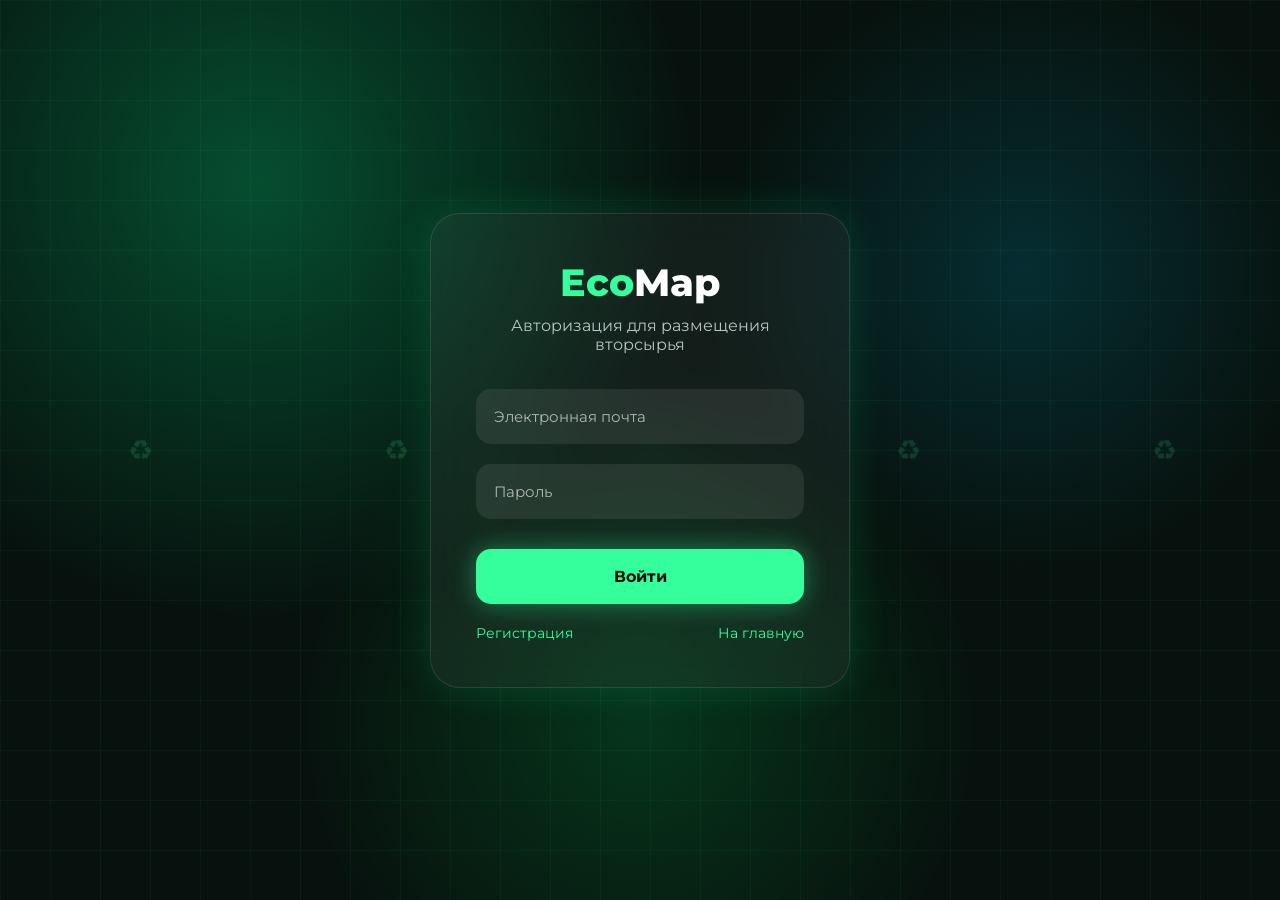
==== cabinet.html @ 49b677bb "Add files via upload" ====
<!DOCTYPE html>
<html lang="ru">
<head>
<meta charset="UTF-8">
<meta name="viewport" content="width=device-width, initial-scale=1.0">
<title>Личный кабинет | EcoMap</title>

<link href="https://fonts.googleapis.com/css2?family=Montserrat:wght@300;400;500;600;700;800&display=swap" rel="stylesheet">

<style>

*{
margin:0;
padding:0;
box-sizing:border-box;
font-family:Montserrat,sans-serif;
}

body{
background:#07120e;
color:white;
min-height:100vh;
}

header{
padding:25px 8%;
display:flex;
justify-content:space-between;
align-items:center;
backdrop-filter:blur(20px);
}

.logo{
font-size:32px;
font-weight:800;
color:#35ff9d;
}

.container{
padding:50px 8%;
}

.welcome{
font-size:42px;
margin-bottom:40px;
}

.cards{
display:grid;
grid-template-columns:repeat(auto-fit,minmax(250px,1fr));
gap:25px;
}

.card{
background:rgba(255,255,255,.05);
padding:30px;
border-radius:25px;
border:1px solid rgba(255,255,255,.08);
transition:.4s;
}

.card:hover{
transform:translateY(-10px);
box-shadow:0 0 25px rgba(53,255,157,.2);
}

.card h3{
margin-bottom:15px;
color:#35ff9d;
}

.btn{
display:inline-block;
margin-top:15px;
padding:15px 25px;
border-radius:50px;
text-decoration:none;
background:#35ff9d;
color:#03100b;
font-weight:700;
}

.stats{
margin-top:50px;
display:grid;
grid-template-columns:repeat(3,1fr);
gap:20px;
}

.stat{
padding:25px;
border-radius:20px;
background:rgba(255,255,255,.05);
text-align:center;
}

.stat h2{
color:#35ff9d;
font-size:42px;
}

</style>
</head>
    <script>

if(localStorage.getItem('loggedIn') !== 'true'){

window.location.href = 'login.html';

}

</script>
    <script>

function logout(){

localStorage.removeItem('loggedIn');

window.location.href = 'index.html';

}

</script>
<body>

<header>
<div class="logo">EcoMap</div>
<a href="#" onclick="logout()">
Выход
</a>
</header>

<div class="container">

<h1 class="welcome">
Добро пожаловать!
</h1>

<div class="cards">

<div class="card">
<h3>♻ Разместить отходы</h3>
<p>Создать новое объявление о вторсырье.</p>

<a href="create-waste.html" class="btn">
Создать
</a>
</div>

<div class="card">

<h3>📦 Мои объявления</h3>

<p>
Просмотр созданных объявлений.
</p>

<a href="my-listings.html" class="btn">
Открыть
</a>

</div>

<div class="card">

<h3>🗺 Карта вторсырья</h3>

<p>
Поиск объявлений и пунктов приема.
</p>

<a href="map.html" class="btn">
Карта
</a>

</div>

</div>

<div class="stats">

<div class="stat">
<h2>8</h2>
<p>Размещено объявлений</p>
</div>

<div class="stat">
<h2>420 кг</h2>
<p>Передано на переработку</p>
</div>

<div class="stat">
<h2>54 кг</h2>
<p>Сохранено CO₂</p>
</div>

</div>

</div>

</body>
</html>
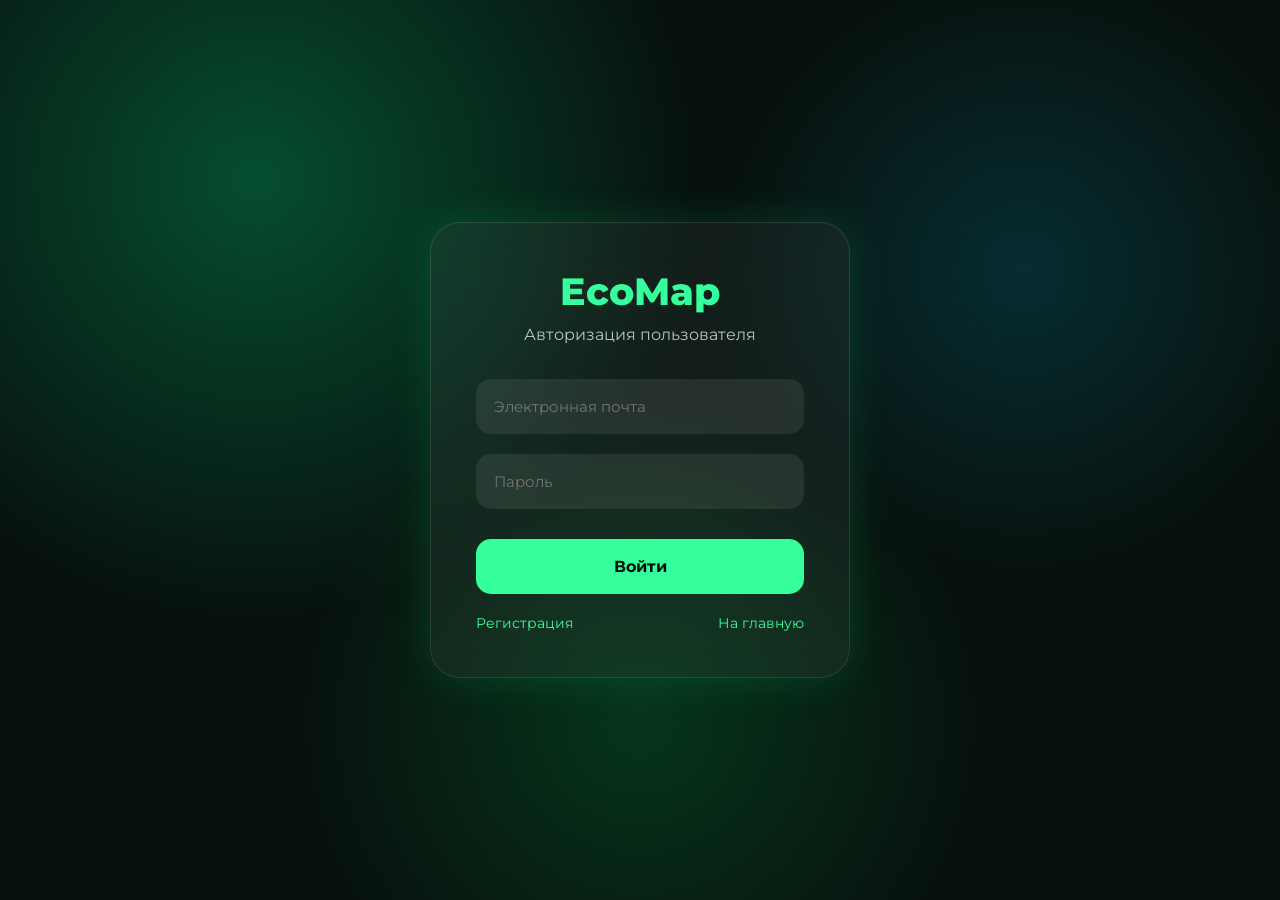
==== commit 689c5fca: "Add files via upload" ====
--- a/cabinet.html
+++ b/cabinet.html
@@ -3,6 +3,7 @@
 <head>
 <meta charset="UTF-8">
 <meta name="viewport" content="width=device-width, initial-scale=1.0">
+
 <title>Личный кабинет | EcoMap</title>
 
 <link href="https://fonts.googleapis.com/css2?family=Montserrat:wght@300;400;500;600;700;800&display=swap" rel="stylesheet">
@@ -20,114 +21,275 @@
 background:#07120e;
 color:white;
 min-height:100vh;
-}
+overflow-x:hidden;
+}
+
+/* Фон */
+
+body::before{
+content:'';
+position:fixed;
+width:100%;
+height:100%;
+
+background:
+radial-gradient(circle at 20% 20%,rgba(0,255,150,.18),transparent 30%),
+radial-gradient(circle at 80% 30%,rgba(0,200,255,.10),transparent 25%),
+radial-gradient(circle at 50% 80%,rgba(0,255,100,.12),transparent 35%);
+
+z-index:-2;
+}
+
+/* Header */
 
 header{
+
 padding:25px 8%;
+
 display:flex;
 justify-content:space-between;
 align-items:center;
+
+background:rgba(255,255,255,.02);
+
 backdrop-filter:blur(20px);
+
+border-bottom:
+1px solid rgba(255,255,255,.05);
+
 }
 
 .logo{
-font-size:32px;
+font-size:34px;
 font-weight:800;
 color:#35ff9d;
 }
 
+/* Кнопка выхода */
+
+.logout-btn{
+
+padding:14px 28px;
+
+border-radius:16px;
+
+text-decoration:none;
+
+font-weight:700;
+
+color:#04100b;
+
+background:
+linear-gradient(
+135deg,
+#35ff9d,
+#22d17d
+);
+
+box-shadow:
+0 0 25px rgba(53,255,157,.25);
+
+transition:.35s;
+
+}
+
+.logout-btn:hover{
+
+transform:
+translateY(-4px)
+scale(1.03);
+
+box-shadow:
+0 0 35px rgba(53,255,157,.45);
+
+}
+
+/* Контент */
+
 .container{
-padding:50px 8%;
+padding:60px 8%;
 }
 
 .welcome{
-font-size:42px;
-margin-bottom:40px;
-}
+font-size:52px;
+margin-bottom:50px;
+}
+
+/* Карточки */
 
 .cards{
 display:grid;
-grid-template-columns:repeat(auto-fit,minmax(250px,1fr));
+grid-template-columns:repeat(auto-fit,minmax(270px,1fr));
 gap:25px;
 }
 
 .card{
+
 background:rgba(255,255,255,.05);
+
+padding:35px;
+
+border-radius:28px;
+
+border:1px solid rgba(255,255,255,.08);
+
+transition:.4s;
+
+backdrop-filter:blur(15px);
+
+}
+
+.card:hover{
+
+transform:translateY(-10px);
+
+box-shadow:
+0 0 30px rgba(53,255,157,.15);
+
+}
+
+.card h3{
+margin-bottom:18px;
+color:#35ff9d;
+font-size:26px;
+}
+
+.card p{
+line-height:1.8;
+color:#d0dad5;
+}
+
+/* Кнопки */
+
+.btn{
+
+display:inline-block;
+
+margin-top:20px;
+
+padding:15px 28px;
+
+border-radius:50px;
+
+text-decoration:none;
+
+background:#35ff9d;
+
+color:#03100b;
+
+font-weight:700;
+
+transition:.3s;
+
+}
+
+.btn:hover{
+
+transform:translateY(-3px);
+
+box-shadow:
+0 0 25px rgba(53,255,157,.35);
+
+}
+
+/* Статистика */
+
+.stats{
+
+margin-top:60px;
+
+display:grid;
+
+grid-template-columns:repeat(auto-fit,minmax(220px,1fr));
+
+gap:20px;
+
+}
+
+.stat{
+
 padding:30px;
-border-radius:25px;
-border:1px solid rgba(255,255,255,.08);
-transition:.4s;
-}
-
-.card:hover{
-transform:translateY(-10px);
-box-shadow:0 0 25px rgba(53,255,157,.2);
-}
-
-.card h3{
-margin-bottom:15px;
+
+border-radius:24px;
+
+background:rgba(255,255,255,.05);
+
+text-align:center;
+
+border:1px solid rgba(255,255,255,.06);
+
+backdrop-filter:blur(10px);
+
+}
+
+.stat h2{
+
 color:#35ff9d;
-}
-
-.btn{
-display:inline-block;
-margin-top:15px;
-padding:15px 25px;
-border-radius:50px;
-text-decoration:none;
-background:#35ff9d;
-color:#03100b;
-font-weight:700;
-}
-
-.stats{
-margin-top:50px;
-display:grid;
-grid-template-columns:repeat(3,1fr);
+
+font-size:44px;
+
+margin-bottom:10px;
+
+}
+
+.stat p{
+color:#d0dad5;
+line-height:1.6;
+}
+
+/* Адаптив */
+
+@media(max-width:700px){
+
+header{
+flex-direction:column;
 gap:20px;
 }
 
-.stat{
-padding:25px;
-border-radius:20px;
-background:rgba(255,255,255,.05);
-text-align:center;
-}
-
-.stat h2{
-color:#35ff9d;
-font-size:42px;
+.welcome{
+font-size:38px;
+}
+
 }
 
 </style>
+
+<script>
+
+if(localStorage.getItem('loggedIn') !== 'true'){
+
+window.location.href = 'login.html';
+
+}
+
+function logout(){
+
+localStorage.removeItem('loggedIn');
+
+window.location.href = 'index.html';
+
+}
+
+</script>
+
 </head>
-    <script>
-
-if(localStorage.getItem('loggedIn') !== 'true'){
-
-window.location.href = 'login.html';
-
-}
-
-</script>
-    <script>
-
-function logout(){
-
-localStorage.removeItem('loggedIn');
-
-window.location.href = 'index.html';
-
-}
-
-</script>
+
 <body>
 
 <header>
-<div class="logo">EcoMap</div>
-<a href="#" onclick="logout()">
-Выход
+
+<div class="logo">
+EcoMap
+</div>
+
+<a
+href="#"
+class="logout-btn"
+onclick="logout()"
+>
+🚪 Выход
 </a>
+
 </header>
 
 <div class="container">
@@ -139,20 +301,31 @@
 <div class="cards">
 
 <div class="card">
-<h3>♻ Разместить отходы</h3>
-<p>Создать новое объявление о вторсырье.</p>
+
+<h3>
+♻ Разместить отходы
+</h3>
+
+<p>
+Создать новое объявление о вторсырье
+и разместить его на интерактивной карте.
+</p>
 
 <a href="create-waste.html" class="btn">
 Создать
 </a>
+
 </div>
 
 <div class="card">
 
-<h3>📦 Мои объявления</h3>
-
-<p>
-Просмотр созданных объявлений.
+<h3>
+📦 Мои объявления
+</h3>
+
+<p>
+Просмотр опубликованных объявлений,
+их статусов и информации о передаче.
 </p>
 
 <a href="my-listings.html" class="btn">
@@ -163,10 +336,13 @@
 
 <div class="card">
 
-<h3>🗺 Карта вторсырья</h3>
-
-<p>
-Поиск объявлений и пунктов приема.
+<h3>
+🗺 Карта вторсырья
+</h3>
+
+<p>
+Поиск объявлений, пунктов приема
+и построение маршрутов до точек сбора.
 </p>
 
 <a href="map.html" class="btn">
@@ -181,17 +357,25 @@
 
 <div class="stat">
 <h2>8</h2>
-<p>Размещено объявлений</p>
+<p>
+Размещено объявлений пользователем
+</p>
 </div>
 
 <div class="stat">
 <h2>420 кг</h2>
-<p>Передано на переработку</p>
+<p>
+Передано вторичного сырья
+на переработку
+</p>
 </div>
 
 <div class="stat">
 <h2>54 кг</h2>
-<p>Сохранено CO₂</p>
+<p>
+Предотвращено выбросов CO₂
+в окружающую среду
+</p>
 </div>
 
 </div>
